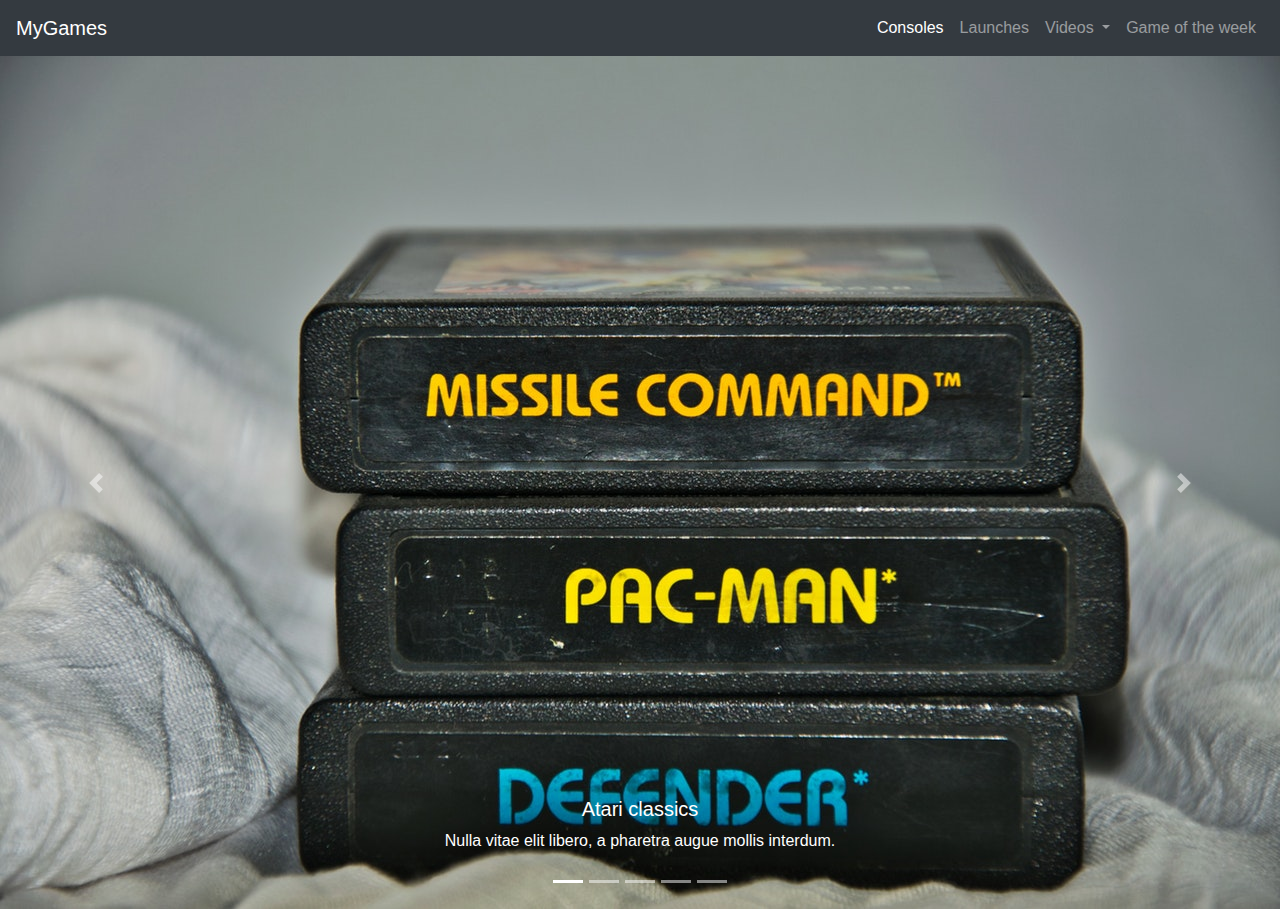
==== Mygames/index.html @ 6e00102e "added my real bootstrap page" ====
<!doctype html>
<html lang="pt-br">
  <head>
    <!-- Required meta tags -->
    <meta charset="utf-8">
    <meta name="viewport" content="width=device-width, initial-scale=1, shrink-to-fit=no">

    <!-- Bootstrap CSS -->
    <link rel="stylesheet" href="https://stackpath.bootstrapcdn.com/bootstrap/4.3.1/css/bootstrap.min.css" integrity="sha384-ggOyR0iXCbMQv3Xipma34MD+dH/1fQ784/j6cY/iJTQUOhcWr7x9JvoRxT2MZw1T" crossorigin="anonymous">
    <title>MyGames</title>

  </head>
  <body>

    <!-- navigation menu -->
    <nav class="navbar navbar-expand-lg navbar-dark bg-dark">
      <a class="navbar-brand" href="#">MyGames</a>
      <button class="navbar-toggler" type="button" data-toggle="collapse" data-target="#navbarSupportedContent" aria-controls="navbarSupportedContent" aria-expanded="false" aria-label="Toggle navigation">
        <span class="navbar-toggler-icon"></span>
      </button>

      <div class="collapse navbar-collapse" id="navbarSupportedContent">
        <ul class="navbar-nav ml-auto">
          <li class="nav-item active">
            <a class="nav-link bg-dark" href="#">Consoles<span class="sr-only">(current)</span></a>
          </li>
          <li class="nav-item">
            <a class="nav-link" href="#">Launches</a>
          </li>
          <li class="nav-item dropdown">
            <a class="nav-link dropdown-toggle" href="#" id="navbarDropdown" role="button" data-toggle="dropdown" aria-haspopup="true" aria-expanded="false">
              Videos
            </a>
            <div class="dropdown-menu" aria-labelledby="navbarDropdown">
              <a class="dropdown-item" href="#" data-toggle="modal" data-target="#video01">Zelda: Link's Awekening</a>
              <a class="dropdown-item" href="#">Call of Duty: Modern Warfare</a>
              <div class="dropdown-divider">Black</div>
              <a class="dropdown-item" href="#">Black</a>
            </div>
          </li>
          <li class="nav-item">
            <a class="nav-link" href="#" tabindex="-1">Game of the week</a>
          </li>
        </ul>
      </div>
    </nav>


    <!-- end of navigation menu -->

    <!-- Carousel -->
    <div class="bd-example">
      <div id="carouselExampleCaptions" class="carousel slide" data-ride="carousel">
        <ol class="carousel-indicators">
          <li data-target="#carouselExampleCaptions" data-slide-to="0" class="active"></li>
          <li data-target="#carouselExampleCaptions" data-slide-to="1"></li>
          <li data-target="#carouselExampleCaptions" data-slide-to="2"></li>
          <li data-target="#carouselExampleCaptions" data-slide-to="3"></li>
          <li data-target="#carouselExampleCaptions" data-slide-to="4"></li>
        </ol>
        <div class="carousel-inner">
          <div class="carousel-item active">
            <img src="./images/im03.jpg" class="d-block w-100" alt="Atari classics">
            <div class="carousel-caption d-none d-md-block">
              <h5>Atari classics</h5>
              <p>Nulla vitae elit libero, a pharetra augue mollis interdum.</p>
            </div>
          </div>
          <div class="carousel-item">
            <img src="./images/im02.jpg" class="d-block w-100" alt="Cardboard">
            <div class="carousel-caption d-none d-md-block">
              <h5>Virtual reality</h5>
              <p>Lorem ipsum dolor sit amet, consectetur adipiscing elit.</p>
            </div>
          </div>
          <div class="carousel-item">
            <img src="./images/im01.jpg" class="d-block w-100" alt="xbox controller">
            <div class="carousel-caption d-none d-md-block">
              <h5>Xbox controller</h5>
              <p>Praesent commodo cursus magna, vel scelerisque nisl consectetur.</p>
            </div>
          </div>
          <div class="carousel-item">
            <img src="./images/im04.jpg" class="d-block w-100" alt="Nintendo">
            <div class="carousel-caption d-none d-md-block">
              <h5>Nintendo world</h5>
              <p>Praesent commodo cursus magna, vel scelerisque nisl consectetur.</p>
            </div>
          </div>
          <div class="carousel-item">
            <img src="./images/im05.jpg" class="d-block w-100" alt="ps4 controller">
            <div class="carousel-caption d-none d-md-block">
              <h5>PS4 controller</h5>
              <p>Praesent commodo cursus magna, vel scelerisque nisl consectetur.</p>
            </div>
          </div>
        </div>
        <a class="carousel-control-prev" href="#carouselExampleCaptions" role="button" data-slide="prev">
          <span class="carousel-control-prev-icon" aria-hidden="true"></span>
          <span class="sr-only">Previous</span>
        </a>
        <a class="carousel-control-next" href="#carouselExampleCaptions" role="button" data-slide="next">
          <span class="carousel-control-next-icon" aria-hidden="true"></span>
          <span class="sr-only">Next</span>
        </a>
      </div>
    </div>
    <!-- end of Carousel -->

    <!-- modals of dropdown videos -->

    <!-- video01 -->
<div class="modal fade" id="video01" tabindex="-1" role="dialog" aria-labelledby="exampleModalLabel" aria-hidden="true">
  <div class="modal-dialog" role="document">
    <div class="modal-content">
      <div class="modal-header">
        <h5 class="modal-title" id="video01">Zelda: Link's Awekening</h5>
        <button type="button" class="close" data-dismiss="modal" aria-label="Close">
          <span aria-hidden="true">&times;</span>
        </button>
      </div>
      <div class="modal-body">
        <div class="embed-responsive embed-responsive-16by9">
  <iframe class="embed-responsive-item" src="https://www.youtube.com/embed/3MlI2KyDViM" allowfullscreen></iframe>
</div>
      </div>
      <div class="modal-footer">
        <button type="button" class="btn btn-secondary" data-dismiss="modal">Close</button>
        <button type="button" class="btn btn-primary">Save changes</button>
      </div>
    </div>
  </div>
</div>
    <!-- end of modals of dropdown videos -->

    <!-- Optional JavaScript -->
    <!-- jQuery first, then Popper.js, then Bootstrap JS -->
    <script src="https://code.jquery.com/jquery-3.3.1.slim.min.js" integrity="sha384-q8i/X+965DzO0rT7abK41JStQIAqVgRVzpbzo5smXKp4YfRvH+8abtTE1Pi6jizo" crossorigin="anonymous"></script>
    <script src="https://cdnjs.cloudflare.com/ajax/libs/popper.js/1.14.7/umd/popper.min.js" integrity="sha384-UO2eT0CpHqdSJQ6hJty5KVphtPhzWj9WO1clHTMGa3JDZwrnQq4sF86dIHNDz0W1" crossorigin="anonymous"></script>
    <script src="https://stackpath.bootstrapcdn.com/bootstrap/4.3.1/js/bootstrap.min.js" integrity="sha384-JjSmVgyd0p3pXB1rRibZUAYoIIy6OrQ6VrjIEaFf/nJGzIxFDsf4x0xIM+B07jRM" crossorigin="anonymous"></script>  </body>
</html>
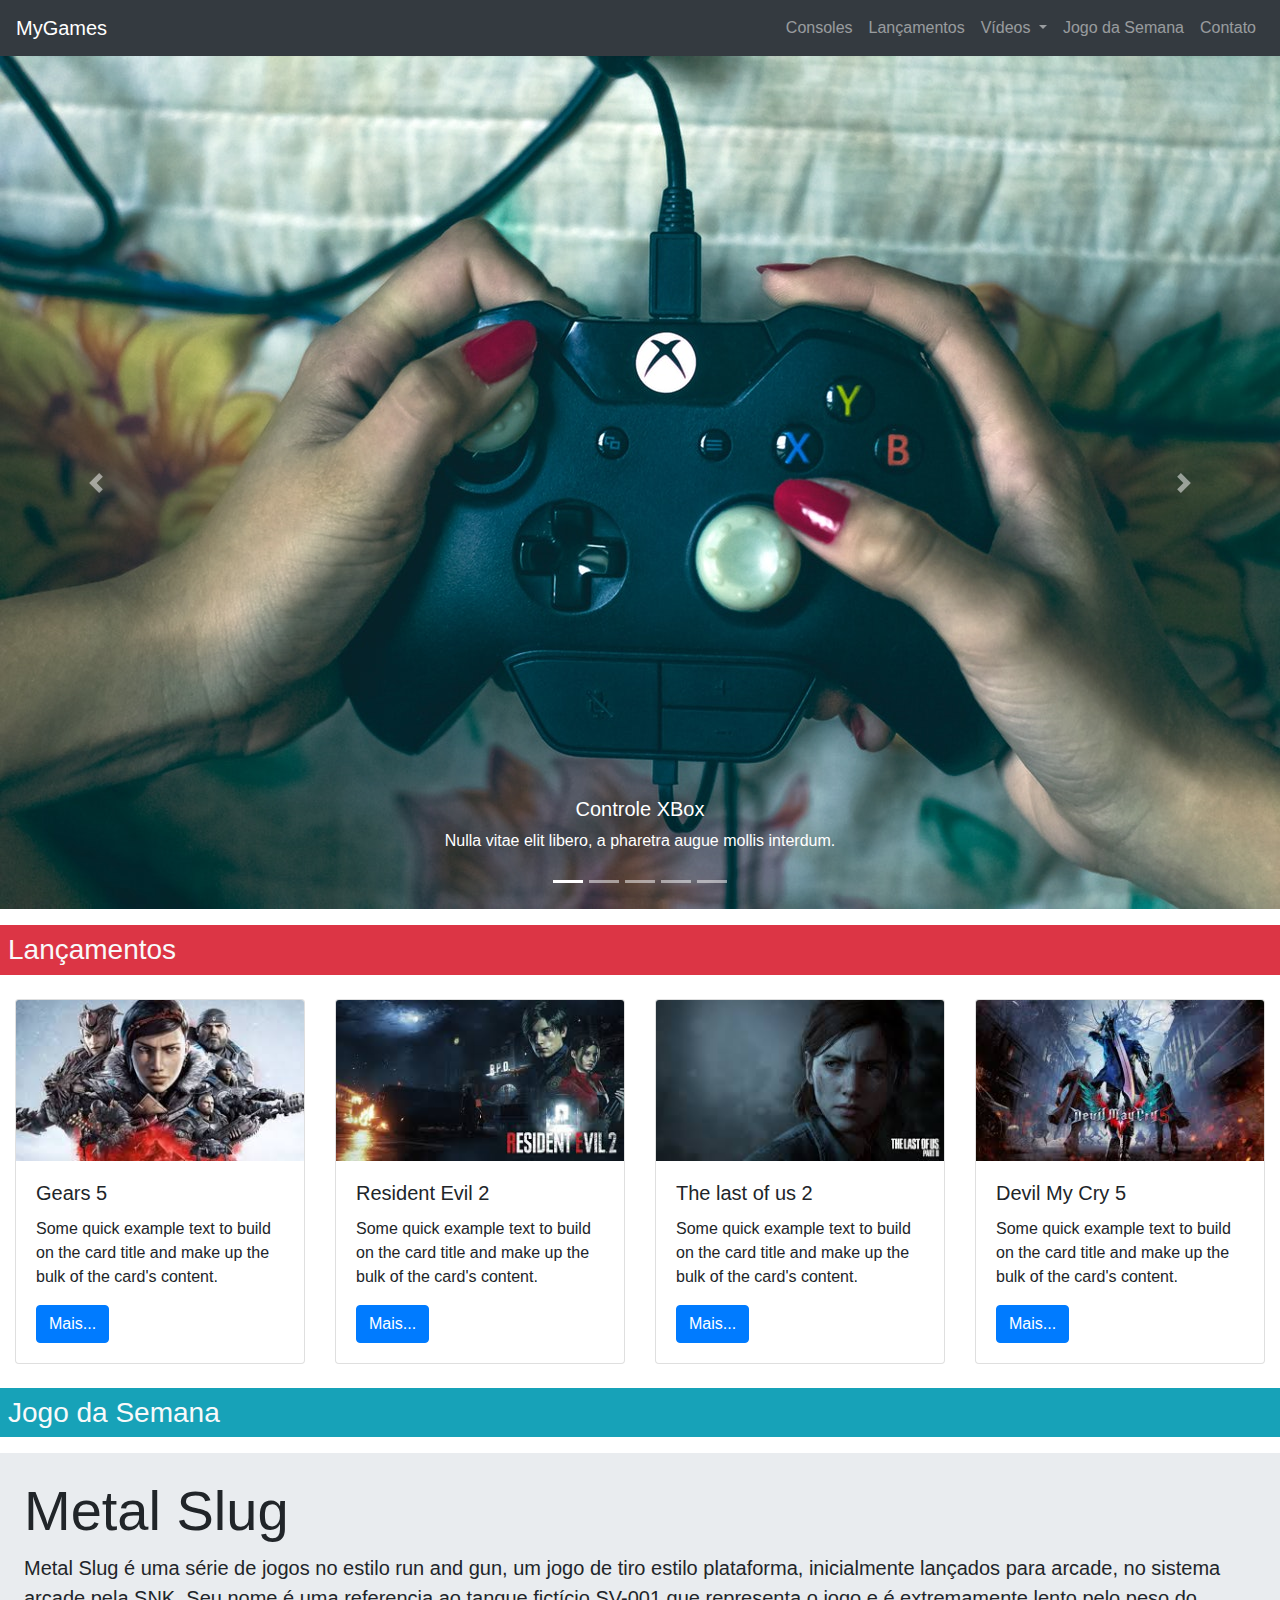
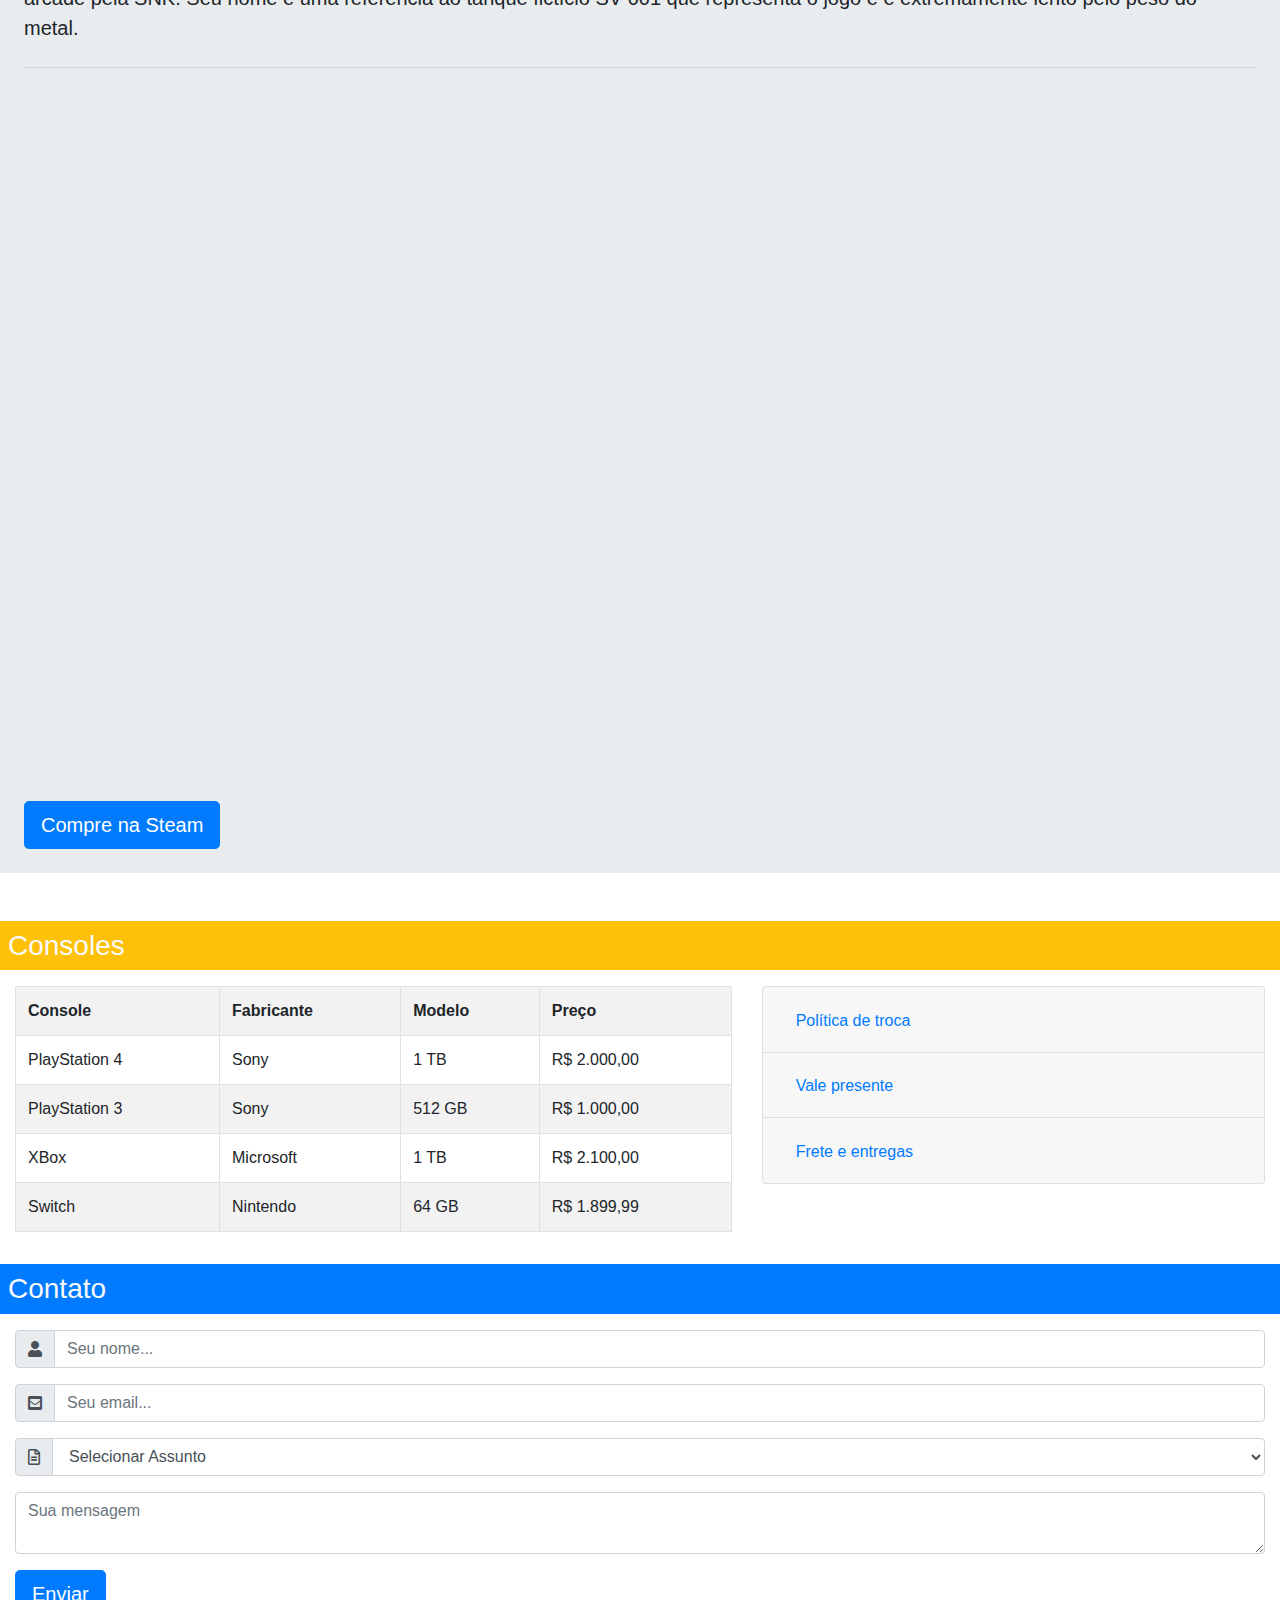
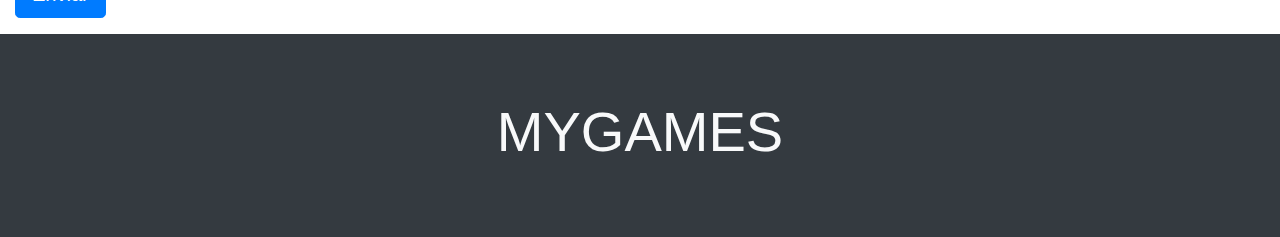
==== commit 11b30628: "Started using JS" ====
--- a/Mygames/index.html
+++ b/Mygames/index.html
@@ -7,48 +7,84 @@
 
     <!-- Bootstrap CSS -->
     <link rel="stylesheet" href="https://stackpath.bootstrapcdn.com/bootstrap/4.3.1/css/bootstrap.min.css" integrity="sha384-ggOyR0iXCbMQv3Xipma34MD+dH/1fQ784/j6cY/iJTQUOhcWr7x9JvoRxT2MZw1T" crossorigin="anonymous">
+
+    <!-- fontes  -->
+    <link rel="stylesheet" href="https://cdnjs.cloudflare.com/ajax/libs/font-awesome/5.10.2/css/all.css">
+
+    <style media="screen">
+      .fonte{width: 20px;}
+    </style>
+
     <title>MyGames</title>
 
   </head>
   <body>
-
-    <!-- navigation menu -->
+    <!-- menu de navegação -->
     <nav class="navbar navbar-expand-lg navbar-dark bg-dark">
       <a class="navbar-brand" href="#">MyGames</a>
-      <button class="navbar-toggler" type="button" data-toggle="collapse" data-target="#navbarSupportedContent" aria-controls="navbarSupportedContent" aria-expanded="false" aria-label="Toggle navigation">
+        <button class="navbar-toggler" type="button" data-toggle="collapse" data-target="#navbarSupportedContent" aria-controls="navbarSupportedContent" aria-expanded="false" aria-label="Toggle navigation">
         <span class="navbar-toggler-icon"></span>
       </button>
 
       <div class="collapse navbar-collapse" id="navbarSupportedContent">
         <ul class="navbar-nav ml-auto">
-          <li class="nav-item active">
-            <a class="nav-link bg-dark" href="#">Consoles<span class="sr-only">(current)</span></a>
-          </li>
           <li class="nav-item">
-            <a class="nav-link" href="#">Launches</a>
+            <a class="nav-link" href="#">Consoles</a>
+          </li>
+          <li class="nav-item">
+            <a class="nav-link" href="#">Lançamentos</a>
           </li>
           <li class="nav-item dropdown">
             <a class="nav-link dropdown-toggle" href="#" id="navbarDropdown" role="button" data-toggle="dropdown" aria-haspopup="true" aria-expanded="false">
-              Videos
+              Vídeos
             </a>
             <div class="dropdown-menu" aria-labelledby="navbarDropdown">
-              <a class="dropdown-item" href="#" data-toggle="modal" data-target="#video01">Zelda: Link's Awekening</a>
-              <a class="dropdown-item" href="#">Call of Duty: Modern Warfare</a>
-              <div class="dropdown-divider">Black</div>
+              <a class="dropdown-item" href="#" data-toggle="modal" data-target="#video01">Alex Kid</a>
+              <a class="dropdown-item" href="#">The Last of Us</a>
+              <a class="dropdown-item" href="#">Crash</a>
               <a class="dropdown-item" href="#">Black</a>
             </div>
           </li>
           <li class="nav-item">
-            <a class="nav-link" href="#" tabindex="-1">Game of the week</a>
+            <a class="nav-link" href="#" tabindex="-1">Jogo da Semana</a>
+          </li>
+          <li class="nav-item">
+            <a class="nav-link" href="#" tabindex="-1">Contato</a>
           </li>
         </ul>
       </div>
     </nav>
-
-
-    <!-- end of navigation menu -->
-
-    <!-- Carousel -->
+    <!-- fim do menu de navegação -->
+
+    <!-- Modais dos vídeos do dropdown -->
+
+    <!-- video 01 -->
+    <!-- Modal -->
+    <div class="modal fade" id="video01" tabindex="-1" role="dialog" aria-labelledby="exampleModalLabel" aria-hidden="true">
+      <div class="modal-dialog" role="document">
+        <div class="modal-content">
+          <div class="modal-header">
+            <h5 class="modal-title" id="exampleModalLabel">Alex Kid</h5>
+            <button type="button" class="close" data-dismiss="modal" aria-label="Close">
+              <span aria-hidden="true">&times;</span>
+            </button>
+          </div>
+          <div class="modal-body">
+            <p>
+              Foi o primeiro jogo da série Alex Kidd, lançado em 1986 para o console Sega Master System. Se tornou muito popular entre os jogos para Master System, sendo um dos motivos que o levaram a vir na memória do console. Jogo de plataforma em 2D, semelhante ao Super Mario Bros. da Nintendo. Acredita-se que Alex Kidd tenha sido criado para competir com o Super Mario Bros. Apesar de ter sido considerado melhor que Mario por muitos críticos, não se tornou tão popular devido à baixa popularidade do console.
+            </p>
+            <div class="embed-responsive embed-responsive-16by9">
+              <iframe class="embed-responsive-item" src="https://www.youtube.com/embed/yasiyS7dkcU" allowfullscreen></iframe>
+            </div>
+          </div>
+        </div>
+      </div>
+    </div>
+    <!-- fim video 01 -->
+
+    <!-- fim dos Modais -->
+
+    <!-- carousel -->
     <div class="bd-example">
       <div id="carouselExampleCaptions" class="carousel slide" data-ride="carousel">
         <ol class="carousel-indicators">
@@ -60,37 +96,37 @@
         </ol>
         <div class="carousel-inner">
           <div class="carousel-item active">
-            <img src="./images/im03.jpg" class="d-block w-100" alt="Atari classics">
-            <div class="carousel-caption d-none d-md-block">
-              <h5>Atari classics</h5>
+            <img src="./images/im01.jpg" class="d-block w-100" alt="Controle XBox">
+            <div class="carousel-caption d-none d-block">
+              <h5>Controle XBox</h5>
               <p>Nulla vitae elit libero, a pharetra augue mollis interdum.</p>
             </div>
           </div>
           <div class="carousel-item">
-            <img src="./images/im02.jpg" class="d-block w-100" alt="Cardboard">
-            <div class="carousel-caption d-none d-md-block">
-              <h5>Virtual reality</h5>
+            <img src="./images/im02.jpg" class="d-block w-100" alt="Realidade Virtual">
+            <div class="carousel-caption d-none d-block">
+              <h5>Realidade Virtual</h5>
               <p>Lorem ipsum dolor sit amet, consectetur adipiscing elit.</p>
             </div>
           </div>
           <div class="carousel-item">
-            <img src="./images/im01.jpg" class="d-block w-100" alt="xbox controller">
-            <div class="carousel-caption d-none d-md-block">
-              <h5>Xbox controller</h5>
+            <img src="./images/im03.jpg" class="d-block w-100" alt="Clássicos do Atari">
+            <div class="carousel-caption d-none d-block">
+              <h5>Clássicos do Atari</h5>
               <p>Praesent commodo cursus magna, vel scelerisque nisl consectetur.</p>
             </div>
           </div>
           <div class="carousel-item">
-            <img src="./images/im04.jpg" class="d-block w-100" alt="Nintendo">
-            <div class="carousel-caption d-none d-md-block">
-              <h5>Nintendo world</h5>
+            <img src="./images/im04.jpg" class="d-block w-100" alt="Mundo Nintendo">
+            <div class="carousel-caption d-none d-block">
+              <h5>Mundo Nintendo</h5>
               <p>Praesent commodo cursus magna, vel scelerisque nisl consectetur.</p>
             </div>
           </div>
           <div class="carousel-item">
-            <img src="./images/im05.jpg" class="d-block w-100" alt="ps4 controller">
-            <div class="carousel-caption d-none d-md-block">
-              <h5>PS4 controller</h5>
+            <img src="./images/im05.jpg" class="d-block w-100" alt="Mundo PS4">
+            <div class="carousel-caption d-none d-block">
+              <h5>Mundo PS4</h5>
               <p>Praesent commodo cursus magna, vel scelerisque nisl consectetur.</p>
             </div>
           </div>
@@ -105,37 +141,249 @@
         </a>
       </div>
     </div>
-    <!-- end of Carousel -->
-
-    <!-- modals of dropdown videos -->
-
-    <!-- video01 -->
-<div class="modal fade" id="video01" tabindex="-1" role="dialog" aria-labelledby="exampleModalLabel" aria-hidden="true">
-  <div class="modal-dialog" role="document">
-    <div class="modal-content">
-      <div class="modal-header">
-        <h5 class="modal-title" id="video01">Zelda: Link's Awekening</h5>
-        <button type="button" class="close" data-dismiss="modal" aria-label="Close">
-          <span aria-hidden="true">&times;</span>
-        </button>
-      </div>
-      <div class="modal-body">
-        <div class="embed-responsive embed-responsive-16by9">
-  <iframe class="embed-responsive-item" src="https://www.youtube.com/embed/3MlI2KyDViM" allowfullscreen></iframe>
-</div>
-      </div>
-      <div class="modal-footer">
-        <button type="button" class="btn btn-secondary" data-dismiss="modal">Close</button>
-        <button type="button" class="btn btn-primary">Save changes</button>
-      </div>
-    </div>
+    <!-- fim do carousel -->
+
+    <!-- área de Lançamentos esse cara cai na PS, ESTUDE-->
+    <h3 class="my-3 p-2 bg-danger text-light">Lançamentos</h3>
+    <section class="container-fluid">
+      <!-- PRIMEIRA LINHA DO GRID -->
+      <div class="row">
+
+        <!-- lançamento 01 -->
+        <div class="col-12 col-sm-12 col-md-6 col-lg-3 my-2">
+          <div class="card">
+            <img src="./images/mini01.jpg" class="card-img-top" alt="Game lançamento 01 - Gears 5">
+            <div class="card-body">
+              <h5 class="card-title">Gears 5</h5>
+              <p class="card-text">Some quick example text to build on the card title and make up the bulk of the card's content.</p>
+              <a href="#" class="btn btn-primary">Mais...</a>
+            </div>
+          </div>
+        </div>
+        <!-- FIM lançamento 01 -->
+
+        <!-- lançamento 02 -->
+        <div class="col-12 col-sm-12 col-md-6 col-lg-3 my-2">
+          <div class="card">
+            <img src="./images/mini02.jpg" class="card-img-top" alt="Game lançamento 02 - Resident Evil 2">
+            <div class="card-body">
+              <h5 class="card-title">Resident Evil 2</h5>
+              <p class="card-text">Some quick example text to build on the card title and make up the bulk of the card's content.</p>
+              <a href="#" class="btn btn-primary">Mais...</a>
+            </div>
+          </div>
+        </div>
+        <!-- FIM lançamento 02 -->
+
+        <!-- lançamento 03 -->
+        <div class="col-12 col-sm-12 col-md-6 col-lg-3 my-2">
+          <div class="card">
+            <img src="./images/mini03.jpg" class="card-img-top" alt="Game lançamento 03 - The last of us 2">
+            <div class="card-body">
+              <h5 class="card-title">The last of us 2</h5>
+              <p class="card-text">Some quick example text to build on the card title and make up the bulk of the card's content.</p>
+              <a href="#" class="btn btn-primary">Mais...</a>
+            </div>
+          </div>
+        </div>
+        <!-- FIM lançamento 03 -->
+
+        <!-- lançamento 04 -->
+        <div class="col-12 col-sm-12 col-md-6 col-lg-3 my-2">
+          <div class="card">
+            <img src="./images/mini04.jpg" class="card-img-top" alt="Game lançamento 04 - Devil My Cry 5">
+            <div class="card-body">
+              <h5 class="card-title">Devil My Cry 5</h5>
+              <p class="card-text">Some quick example text to build on the card title and make up the bulk of the card's content.</p>
+              <a href="#" class="btn btn-primary">Mais...</a>
+            </div>
+          </div>
+        </div>
+        <!-- FIM lançamento 04 -->
+      </div>
+      <!-- FIM PRIMEIRA LINHA DO GRID -->
+    </section>
+    <!-- fim da área de Lançamentos -->
+
+    <!-- Jumbotron -->
+    <h3 class="my-3 p-2 bg-info text-light">Jogo da Semana</h3>
+    <div class="row">
+      <div class="col-12 col-sm-12 col-md-12">
+        <div class="jumbotron jumbotron-fluid p-4">
+          <h1 class="display-4">Metal Slug</h1>
+          <p class="lead">
+            Metal Slug é uma série de jogos no estilo run and gun, um jogo de tiro estilo plataforma, inicialmente lançados para arcade, no sistema arcade pela SNK. Seu nome é uma referencia ao tanque fictício SV-001 que representa o jogo e é extremamente lento pelo peso do metal.
+          </p>
+          <hr class="my-4">
+          <p>
+            <div class="embed-responsive embed-responsive-16by9">
+              <iframe class="embed-responsive-item" src="https://www.youtube.com/embed/pVbmBDgVgO4" allowfullscreen></iframe>
+            </div>
+          </p>
+          <a class="btn btn-primary btn-lg" href="https://store.steampowered.com/app/312610/METAL_SLUG_X/" role="button" target="_blank">Compre na Steam</a>
+        </div>
+      </div>
+    </div>
+    <!-- Fim Jumbotron -->
+
+
+
+    <!-- tabela e accordion -->
+    <h3 class="my-3 p-2 bg-warning text-light">Consoles</h3>
+    <section class="container-fluid">
+    <div class="row">
+      <!-- tabela -->
+      <div class="col-12 col-sm-12 col-md-7">
+        <table class="table table-fluid table-bordered table-striped">
+          <tr>
+            <th>Console</th>
+            <th>Fabricante</th>
+            <th>Modelo</th>
+            <th>Preço</th>
+          </tr>
+
+          <tr>
+            <td>PlayStation 4</td>
+            <td>Sony</td>
+            <td>1 TB</td>
+            <td>R$ 2.000,00</td>
+          </tr>
+
+          <tr>
+            <td>PlayStation 3</td>
+            <td>Sony</td>
+            <td>512 GB</td>
+            <td>R$ 1.000,00</td>
+          </tr>
+
+          <tr>
+            <td>XBox</td>
+            <td>Microsoft</td>
+            <td>1 TB</td>
+            <td>R$ 2.100,00</td>
+          </tr>
+
+          <tr>
+            <td>Switch</td>
+            <td>Nintendo</td>
+            <td>64 GB</td>
+            <td>R$ 1.899,99</td>
+          </tr>
+        </table>
+      </div>
+
+      <!-- acccordion -->
+      <div class="col-12 col-sm-12 col-md-5">
+        <div class="accordion" id="accordionExample">
+          <div class="card">
+            <div class="card-header" id="headingOne">
+              <h2 class="mb-0">
+                <button class="btn btn-link" type="button" data-toggle="collapse" data-target="#collapseOne" aria-expanded="true" aria-controls="collapseOne">
+                  Política de troca
+                </button>
+              </h2>
+            </div>
+
+            <div id="collapseOne" class="collapse" aria-labelledby="headingOne" data-parent="#accordionExample">
+              <div class="card-body">
+                <p>
+                  Lorem ipsum dolor sit amet.....
+                </p>
+              </div>
+            </div>
+          </div>
+          <div class="card">
+            <div class="card-header" id="headingTwo">
+              <h2 class="mb-0">
+                <button class="btn btn-link collapsed" type="button" data-toggle="collapse" data-target="#collapseTwo" aria-expanded="false" aria-controls="collapseTwo">
+                  Vale presente
+                </button>
+              </h2>
+            </div>
+            <div id="collapseTwo" class="collapse" aria-labelledby="headingTwo" data-parent="#accordionExample">
+              <div class="card-body">
+                <p>
+                  Lorem ipsum dolor sit amet.....
+                </p>
+              </div>
+            </div>
+          </div>
+          <div class="card">
+            <div class="card-header" id="headingThree">
+              <h2 class="mb-0">
+                <button class="btn btn-link collapsed" type="button" data-toggle="collapse" data-target="#collapseThree" aria-expanded="false" aria-controls="collapseThree">
+                  Frete e entregas
+                </button>
+              </h2>
+            </div>
+            <div id="collapseThree" class="collapse" aria-labelledby="headingThree" data-parent="#accordionExample">
+              <div class="card-body">
+                <p>
+                  Lorem ipsum dolor sit amet.....
+                </p>
+              </div>
+            </div>
+          </div>
+        </div>
+      </div>
+
+    </div>
+    <!-- tabela e accordion -->
+  </section>
+
+  <!-- formulário de contato -->
+  <h3 class="my-3 p-2 bg-primary text-light">Contato</h3>
+  <section class="container-fluid">
+    <div class="row">
+      <div class="col-12 col-sm-12 col-md-12">
+        <form class="" action="" method="post">
+            <div class="input-group mb-3">
+                <div class="input-group-prepend">
+                 <div class="input-group-text"><span class="fas fa-user"></span></div>
+               </div>
+               <input type="text" class="form-control" id="inlineFormInputGroup" placeholder="Seu nome...">
+             </div>
+
+             <div class="input-group mb-3">
+                 <div class="input-group-prepend">
+                  <div class="input-group-text"><span class="fas fa-envelope-square"></span></div>
+                </div>
+                <input type="text" class="form-control" id="inlineFormInputGroup" placeholder="Seu email...">
+            </div>
+
+            <div class="input-group mb-3">
+                <div class="input-group-prepend">
+                 <div class="input-group-text"><span class="far fa-file-alt"></span></div>
+               </div>
+               <select class="form-control" name="">
+                 <option value="">Selecionar Assunto</option>
+                 <option value="">Fazer elogio</option>
+                 <option value="">Fazer reclamação</option>
+                 <option value="">Fazer uma solicitação</option>
+                 <option value="">Outros</option>
+               </select>
+           </div>
+
+           <div class="mb-3">
+             <textarea class="form-control" placeholder="Sua mensagem"></textarea>
+           </div>
+
+           <div class="mb-3">
+             <button type="submit" name="button" class="btn btn-primary btn-lg">Enviar</button>
+           </div>
+    </form>
   </div>
-</div>
-    <!-- end of modals of dropdown videos -->
-
+    </div>
+  </section>
+
+  <footer class="p-5 bg-dark">
+    <h3 class="p-3 text-center text-light  display-4">MYGAMES</h3>
+  </footer>
     <!-- Optional JavaScript -->
     <!-- jQuery first, then Popper.js, then Bootstrap JS -->
-    <script src="https://code.jquery.com/jquery-3.3.1.slim.min.js" integrity="sha384-q8i/X+965DzO0rT7abK41JStQIAqVgRVzpbzo5smXKp4YfRvH+8abtTE1Pi6jizo" crossorigin="anonymous"></script>
+    <script src="https://ajax.googleapis.com/ajax/libs/jquery/3.4.1/jquery.min.js"></script>
+    <!-- <script src="https://code.jquery.com/jquery-3.3.1.slim.min.js" integrity="sha384-q8i/X+965DzO0rT7abK41JStQIAqVgRVzpbzo5smXKp4YfRvH+8abtTE1Pi6jizo" crossorigin="anonymous"></script> -->
     <script src="https://cdnjs.cloudflare.com/ajax/libs/popper.js/1.14.7/umd/popper.min.js" integrity="sha384-UO2eT0CpHqdSJQ6hJty5KVphtPhzWj9WO1clHTMGa3JDZwrnQq4sF86dIHNDz0W1" crossorigin="anonymous"></script>
-    <script src="https://stackpath.bootstrapcdn.com/bootstrap/4.3.1/js/bootstrap.min.js" integrity="sha384-JjSmVgyd0p3pXB1rRibZUAYoIIy6OrQ6VrjIEaFf/nJGzIxFDsf4x0xIM+B07jRM" crossorigin="anonymous"></script>  </body>
+    <script src="https://stackpath.bootstrapcdn.com/bootstrap/4.3.1/js/bootstrap.min.js" integrity="sha384-JjSmVgyd0p3pXB1rRibZUAYoIIy6OrQ6VrjIEaFf/nJGzIxFDsf4x0xIM+B07jRM" crossorigin="anonymous"></script>
+  </body>
 </html>
